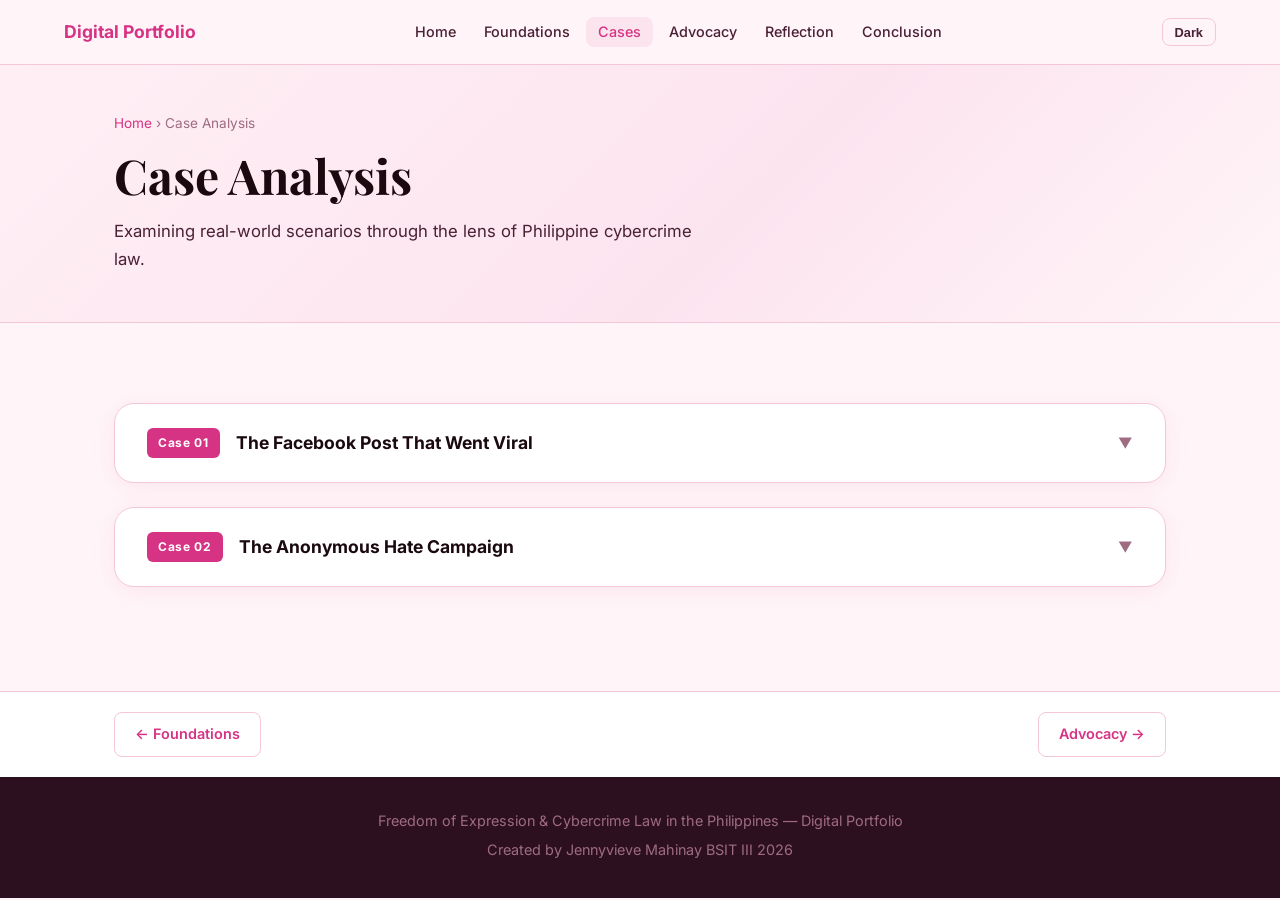
==== cases.html @ cca9f158 "Initial commit" ====
<!DOCTYPE html>
<html lang="en">
<head>
  <meta charset="UTF-8" />
  <meta name="viewport" content="width=device-width, initial-scale=1.0" />
  <title>Case Analysis | Digital Portfolio</title>
  <link rel="stylesheet" href="style.css" />
  <link href="https://fonts.googleapis.com/css2?family=Inter:wght@300;400;500;600;700&family=Playfair+Display:wght@700&display=swap" rel="stylesheet" />
</head>
<body>

  <!-- NAVIGATION -->
  <nav id="navbar">
    <div class="nav-container">
      <a href="index.html" class="nav-logo">Digital Portfolio</a>
      <button class="hamburger" id="hamburger" aria-label="Toggle menu">
        <span></span><span></span><span></span>
      </button>
      <ul class="nav-links" id="nav-links">
        <li><a href="index.html">Home</a></li>
        <li><a href="foundations.html">Foundations</a></li>
        <li><a href="cases.html" class="active">Cases</a></li>
        <li><a href="advocacy.html">Advocacy</a></li>
        <li><a href="reflection.html">Reflection</a></li>
        <li><a href="conclusion.html">Conclusion</a></li>
      </ul>
      <button class="dark-toggle" id="darkToggle">Dark</button>
    </div>
  </nav>

  <!-- PAGE HERO -->
  <div class="page-hero">
    <div class="container">
      <div class="breadcrumb fade-in"><a href="index.html">Home</a> &rsaquo; Case Analysis</div>
      <h1 class="page-hero-title fade-in">Case Analysis</h1>
      <p class="page-hero-sub fade-in">Examining real-world scenarios through the lens of Philippine cybercrime law.</p>
    </div>
  </div>

  <!-- CONTENT -->
  <section class="section">
    <div class="container">

      <!-- Case 1 -->
      <div class="case-card fade-in">
        <div class="case-header" onclick="toggleCase('case1')" role="button" tabindex="0" aria-expanded="false" aria-controls="case1">
          <div class="case-header-left">
            <span class="case-number">Case 01</span>
            <h3>The Facebook Post That Went Viral</h3>
          </div>
          <span class="case-toggle-icon" id="icon-case1">&#9660;</span>
        </div>
        <div class="case-body" id="case1">
          <div class="case-grid">
            <div class="case-block">
              <h4>Scenario</h4>
              <p>
                Maria, a college student, posted on Facebook accusing her barangay captain of corruption,
                claiming he pocketed relief goods during a typhoon. The post gained thousands of shares.
                The barangay captain filed a cyber libel complaint against Maria.
              </p>
            </div>
            <div class="case-block">
              <h4>Legal Issues</h4>
              <ul>
                <li>Does the post constitute cyber libel under RA 10175?</li>
                <li>Is the accusation protected as a matter of public interest?</li>
                <li>Was there malice in the publication?</li>
              </ul>
            </div>
            <div class="case-block">
              <h4>Analysis</h4>
              <p><strong>Protected or Punishable?</strong><br />
                Potentially protected. The Supreme Court has held that public officials have reduced
                expectation of privacy regarding their official conduct. Criticism of a public official
                on matters of public concern is generally protected speech.
              </p>
              <p><strong>Was the law applied correctly?</strong><br />
                Filing cyber libel may be an overreach here. The post addresses a matter of public concern
                (corruption), and the complainant is a public figure. The prosecution must prove actual malice —
                that Maria knew the statement was false or acted with reckless disregard for its truth.
              </p>
            </div>
            <div class="case-block verdict protected">
              <h4>Personal Judgment</h4>
              <p>
                Maria's post, while potentially defamatory if false, touches on a matter of significant
                public interest. Using cyber libel to silence criticism of public officials is a dangerous
                precedent that chills free speech. The law should not be weaponized against citizens
                holding their leaders accountable. If the allegations are true, it is whistleblowing — not libel.
              </p>
              <span class="verdict-badge protected-badge">Likely Protected Speech</span>
            </div>
          </div>
        </div>
      </div>

      <!-- Case 2 -->
      <div class="case-card fade-in">
        <div class="case-header" onclick="toggleCase('case2')" role="button" tabindex="0" aria-expanded="false" aria-controls="case2">
          <div class="case-header-left">
            <span class="case-number">Case 02</span>
            <h3>The Anonymous Hate Campaign</h3>
          </div>
          <span class="case-toggle-icon" id="icon-case2">&#9660;</span>
        </div>
        <div class="case-body" id="case2">
          <div class="case-grid">
            <div class="case-block">
              <h4>Scenario</h4>
              <p>
                A group of students created a fake Facebook account using the name and photos of their
                classmate, Ana. They posted fabricated stories claiming Ana was involved in drug use and
                immoral behavior. Ana suffered severe emotional distress and was ostracized by peers.
              </p>
            </div>
            <div class="case-block">
              <h4>Legal Issues</h4>
              <ul>
                <li>Does this constitute cyber libel and/or identity theft?</li>
                <li>Is the use of a fake account an aggravating circumstance?</li>
                <li>Can Ana claim damages beyond criminal liability?</li>
              </ul>
            </div>
            <div class="case-block">
              <h4>Analysis</h4>
              <p><strong>Protected or Punishable?</strong><br />
                Clearly punishable. This is not protected speech — it is deliberate fabrication designed
                to harm a private individual. There is clear malice, false statements of fact, and
                identifiable harm to the victim's reputation and mental health.
              </p>
              <p><strong>Was the law applied correctly?</strong><br />
                RA 10175 applies squarely here. The perpetrators may face cyber libel charges, and the
                creation of a fake account using Ana's identity also constitutes computer-related identity
                theft under Section 4(b)(3) of the same law.
              </p>
            </div>
            <div class="case-block verdict punishable">
              <h4>Personal Judgment</h4>
              <p>
                This is a clear case of cyberbullying and online harassment that caused real harm to a
                private individual. The law is correctly applied here. Unlike Case 1, there is no public
                interest justification — only malicious intent. Ana deserves both criminal justice and
                civil damages. This case illustrates why cybercrime laws exist: to protect individuals
                from targeted digital abuse.
              </p>
              <span class="verdict-badge punishable-badge">Punishable Under RA 10175</span>
            </div>
          </div>
        </div>
      </div>

    </div>
  </section>

  <!-- PAGE NAV -->
  <div class="page-nav-bar">
    <div class="container">
      <a href="foundations.html" class="page-nav-btn prev">&larr; Foundations</a>
      <a href="advocacy.html" class="page-nav-btn next">Advocacy &rarr;</a>
    </div>
  </div>

  <!-- FOOTER -->
  <footer class="footer">
    <div class="container">
      <p>Freedom of Expression &amp; Cybercrime Law in the Philippines &mdash; Digital Portfolio</p>
      <p>Created by Jennyvieve Mahinay BSIT III 2026</p>
    </div>
  </footer>

  <script src="script.js"></script>
</body>
</html>
---- style.css ----
/* ============================================================
   GLOBAL RESET & VARIABLES
   ============================================================ */
*, *::before, *::after {
  box-sizing: border-box;
  margin: 0;
  padding: 0;
}

:root {
  --primary: #d63384;
  --primary-dark: #a8255f;
  --primary-light: #fce4ef;
  --accent: #e91e8c;
  --dark: #1a0a10;
  --dark-2: #2d1020;
  --mid: #4a2035;
  --muted: #9e6b80;
  --light: #fff5f8;
  --white: #ffffff;
  --border: #f5c6d8;
  --success: #10b981;
  --danger: #ef4444;
  --warning: #f59e0b;
  --shadow: 0 4px 24px rgba(214,51,132,0.08);
  --shadow-lg: 0 8px 40px rgba(214,51,132,0.16);
  --radius: 12px;
  --radius-lg: 20px;
  --transition: 0.3s ease;
  --font-body: 'Inter', sans-serif;
  --font-display: 'Playfair Display', serif;
}

/* Dark mode variables */
body.dark {
  --light: #1a0a10;
  --white: #2d1020;
  --border: #5a2040;
  --dark: #fce4ef;
  --dark-2: #f5c6d8;
  --mid: #f0a8c8;
  --muted: #c47a9a;
  --shadow: 0 4px 24px rgba(0,0,0,0.5);
  --shadow-lg: 0 8px 40px rgba(0,0,0,0.6);
  --primary-light: #5a1535;
}

html {
  scroll-behavior: smooth;
}

body {
  font-family: var(--font-body);
  background-color: var(--light);
  color: var(--dark);
  line-height: 1.7;
  transition: background-color var(--transition), color var(--transition);
}

/* ============================================================
   TYPOGRAPHY
   ============================================================ */
h1, h2, h3, h4 {
  line-height: 1.2;
  color: var(--dark);
}

h1 { font-family: var(--font-display); }

a {
  color: var(--primary);
  text-decoration: none;
  transition: color var(--transition);
}

a:hover { color: var(--primary-dark); }

ul { list-style: none; }

/* ============================================================
   LAYOUT UTILITIES
   ============================================================ */
.container {
  max-width: 1100px;
  margin: 0 auto;
  padding: 0 1.5rem;
}

.section {
  padding: 5rem 0;
}

.section-alt {
  background-color: var(--white);
}

.section-title {
  font-family: var(--font-display);
  font-size: clamp(1.8rem, 4vw, 2.5rem);
  text-align: center;
  margin-bottom: 0.75rem;
  color: var(--dark);
}

.section-sub {
  text-align: center;
  color: var(--muted);
  font-size: 1.05rem;
  margin-bottom: 3rem;
  max-width: 600px;
  margin-left: auto;
  margin-right: auto;
}

/* ============================================================
   NAVIGATION
   ============================================================ */
#navbar {
  position: fixed;
  top: 0;
  left: 0;
  right: 0;
  z-index: 1000;
  background: rgba(255,245,248,0.94);
  backdrop-filter: blur(12px);
  -webkit-backdrop-filter: blur(12px);
  border-bottom: 1px solid var(--border);
  transition: background var(--transition), box-shadow var(--transition);
}

body.dark #navbar {
  background: rgba(26,10,16,0.94);
}

#navbar.scrolled {
  box-shadow: var(--shadow);
}

.nav-container {
  max-width: 1200px;
  margin: 0 auto;
  padding: 0 1.5rem;
  height: 64px;
  display: flex;
  align-items: center;
  gap: 1.5rem;
}

.nav-logo {
  font-weight: 700;
  font-size: 1.1rem;
  color: var(--primary);
  white-space: nowrap;
  flex-shrink: 0;
}

.nav-links {
  display: flex;
  gap: 0.25rem;
  align-items: center;
  flex: 1;
  justify-content: center;
}

.nav-links li a {
  padding: 0.4rem 0.75rem;
  border-radius: 8px;
  font-size: 0.9rem;
  font-weight: 500;
  color: var(--mid);
  transition: background var(--transition), color var(--transition);
}

.nav-links li a:hover,
.nav-links li a.active {
  background: var(--primary-light);
  color: var(--primary);
}

.dark-toggle {
  background: none;
  border: 1px solid var(--border);
  border-radius: 8px;
  padding: 0.35rem 0.75rem;
  cursor: pointer;
  font-size: 0.8rem;
  font-weight: 600;
  color: var(--mid);
  transition: background var(--transition), color var(--transition);
  flex-shrink: 0;
}

.dark-toggle:hover {
  background: var(--primary-light);
  color: var(--primary);
}

.hamburger {
  display: none;
  flex-direction: column;
  gap: 5px;
  background: none;
  border: none;
  cursor: pointer;
  padding: 0.4rem;
  margin-left: auto;
}

.hamburger span {
  display: block;
  width: 24px;
  height: 2px;
  background: var(--dark);
  border-radius: 2px;
  transition: transform var(--transition), opacity var(--transition);
}

/* ============================================================
   HERO SECTION
   ============================================================ */
.hero {
  min-height: 100vh;
  display: flex;
  align-items: center;
  justify-content: center;
  padding: 7rem 1.5rem 4rem;
  background: linear-gradient(135deg, #fff0f5 0%, #fce4ef 50%, #fff5f8 100%);
  gap: 3rem;
  flex-wrap: wrap;
}

body.dark .hero {
  background: linear-gradient(135deg, #1a0a10 0%, #2d1020 50%, #1a0a10 100%);
}

.hero-content {
  max-width: 640px;
  flex: 1;
  min-width: 280px;
}

.badge {
  display: inline-block;
  background: var(--primary-light);
  color: var(--primary);
  font-size: 0.8rem;
  font-weight: 600;
  padding: 0.3rem 0.9rem;
  border-radius: 999px;
  margin-bottom: 1.25rem;
  letter-spacing: 0.05em;
  text-transform: uppercase;
}

.hero-title {
  font-size: clamp(2rem, 5vw, 3.2rem);
  margin-bottom: 0.75rem;
  color: var(--dark);
}

.hero-title .accent {
  color: var(--primary);
}

.hero-sub {
  font-size: 1rem;
  color: var(--muted);
  margin-bottom: 1.25rem;
}

.hero-intro {
  font-size: 1.05rem;
  color: var(--mid);
  margin-bottom: 2rem;
  max-width: 560px;
}

.btn-primary {
  display: inline-block;
  background: var(--primary);
  color: #fff !important;
  padding: 0.85rem 2rem;
  border-radius: 10px;
  font-weight: 600;
  font-size: 1rem;
  transition: background var(--transition), transform var(--transition), box-shadow var(--transition);
  box-shadow: 0 4px 16px rgba(214,51,132,0.35);
}

.btn-primary:hover {
  background: var(--primary-dark);
  transform: translateY(-2px);
  box-shadow: 0 8px 24px rgba(214,51,132,0.45);
}

.hero-visual {
  display: flex;
  align-items: center;
  justify-content: center;
  flex-shrink: 0;
}

.hero-icon-box {
  width: 200px;
  height: 200px;
  border-radius: 50%;
  background: linear-gradient(135deg, var(--primary), var(--primary-dark));
  display: flex;
  align-items: center;
  justify-content: center;
  animation: float 4s ease-in-out infinite;
  box-shadow: 0 12px 40px rgba(214,51,132,0.35);
}

.hero-icon-text {
  font-family: var(--font-display);
  font-size: 1.6rem;
  font-weight: 700;
  color: white;
  letter-spacing: 0.05em;
  text-align: center;
}

@keyframes float {
  0%, 100% { transform: translateY(0); }
  50% { transform: translateY(-16px); }
}

/* ============================================================
   CARDS (FOUNDATIONS)
   ============================================================ */
.cards-grid {
  display: grid;
  grid-template-columns: repeat(auto-fit, minmax(280px, 1fr));
  gap: 1.5rem;
}

.card {
  background: var(--white);
  border: 1px solid var(--border);
  border-radius: var(--radius-lg);
  padding: 2rem;
  box-shadow: var(--shadow);
  transition: transform var(--transition), box-shadow var(--transition);
}

.card:hover {
  transform: translateY(-4px);
  box-shadow: var(--shadow-lg);
}

.card-icon-label {
  display: inline-block;
  background: var(--primary-light);
  color: var(--primary);
  font-size: 0.75rem;
  font-weight: 700;
  padding: 0.25rem 0.75rem;
  border-radius: 6px;
  margin-bottom: 1rem;
  letter-spacing: 0.06em;
  text-transform: uppercase;
}

.card h3 {
  font-size: 1.15rem;
  margin-bottom: 0.75rem;
  color: var(--primary);
}

.card p {
  color: var(--mid);
  font-size: 0.95rem;
  margin-bottom: 0.75rem;
}

.key-terms li {
  padding: 0.6rem 0;
  border-bottom: 1px solid var(--border);
  color: var(--mid);
  font-size: 0.95rem;
}

.key-terms li:last-child { border-bottom: none; }

/* ============================================================
   CASE ANALYSIS
   ============================================================ */
.case-card {
  background: var(--white);
  border: 1px solid var(--border);
  border-radius: var(--radius-lg);
  margin-bottom: 1.5rem;
  overflow: hidden;
  box-shadow: var(--shadow);
  transition: box-shadow var(--transition);
}

.case-card:hover {
  box-shadow: var(--shadow-lg);
}

.case-header {
  display: flex;
  align-items: center;
  justify-content: space-between;
  padding: 1.5rem 2rem;
  cursor: pointer;
  user-select: none;
  transition: background var(--transition);
  gap: 1rem;
}

.case-header:hover {
  background: var(--primary-light);
}

.case-header:focus {
  outline: 2px solid var(--primary);
  outline-offset: -2px;
}

.case-header-left {
  display: flex;
  align-items: center;
  gap: 1rem;
}

.case-number {
  background: var(--primary);
  color: white;
  font-size: 0.75rem;
  font-weight: 700;
  padding: 0.3rem 0.7rem;
  border-radius: 6px;
  letter-spacing: 0.05em;
  white-space: nowrap;
}

.case-header h3 {
  font-size: 1.1rem;
  color: var(--dark);
}

.case-toggle-icon {
  font-size: 0.9rem;
  color: var(--muted);
  transition: transform var(--transition);
  flex-shrink: 0;
}

.case-toggle-icon.open {
  transform: rotate(180deg);
}

.case-body {
  display: none;
  padding: 0 2rem 2rem;
  animation: slideDown 0.3s ease;
}

.case-body.open {
  display: block;
}

@keyframes slideDown {
  from { opacity: 0; transform: translateY(-8px); }
  to   { opacity: 1; transform: translateY(0); }
}

.case-grid {
  display: grid;
  grid-template-columns: repeat(auto-fit, minmax(240px, 1fr));
  gap: 1.25rem;
  margin-top: 0.5rem;
}

.case-block {
  background: var(--light);
  border-radius: var(--radius);
  padding: 1.25rem;
  border: 1px solid var(--border);
}

.case-block h4 {
  font-size: 0.95rem;
  margin-bottom: 0.75rem;
  color: var(--primary);
}

.case-block p {
  font-size: 0.9rem;
  color: var(--mid);
  margin-bottom: 0.5rem;
}

.case-block ul {
  list-style: disc;
  padding-left: 1.2rem;
}

.case-block ul li {
  font-size: 0.9rem;
  color: var(--mid);
  margin-bottom: 0.4rem;
}

.verdict {
  border-left: 4px solid var(--muted);
}

.verdict.protected {
  border-left-color: var(--success);
  background: rgba(16,185,129,0.06);
}

.verdict.punishable {
  border-left-color: var(--danger);
  background: rgba(239,68,68,0.06);
}

.verdict-badge {
  display: inline-block;
  margin-top: 0.75rem;
  padding: 0.3rem 0.9rem;
  border-radius: 999px;
  font-size: 0.8rem;
  font-weight: 600;
}

.protected-badge {
  background: rgba(16,185,129,0.15);
  color: #059669;
}

.punishable-badge {
  background: rgba(239,68,68,0.15);
  color: #dc2626;
}

/* ============================================================
   DIGITAL ADVOCACY
   ============================================================ */
.advocacy-banner {
  background: linear-gradient(135deg, var(--primary), var(--primary-dark));
  color: white;
  border-radius: var(--radius-lg);
  padding: 2.5rem 2rem;
  text-align: center;
  margin-bottom: 2rem;
}

.advocacy-banner h3 {
  font-size: 1.6rem;
  color: white;
  margin-bottom: 0.5rem;
  font-family: var(--font-display);
}

.advocacy-banner p {
  opacity: 0.9;
  font-size: 1rem;
}

.advocacy-grid {
  display: grid;
  grid-template-columns: repeat(auto-fit, minmax(200px, 1fr));
  gap: 1.25rem;
}

.advocacy-card {
  background: var(--white);
  border: 1px solid var(--border);
  border-radius: var(--radius-lg);
  padding: 1.5rem;
  box-shadow: var(--shadow);
  transition: transform var(--transition), box-shadow var(--transition);
}

.advocacy-card:hover {
  transform: translateY(-4px);
  box-shadow: var(--shadow-lg);
}

.adv-label {
  display: inline-block;
  background: var(--primary-light);
  color: var(--primary);
  font-size: 0.7rem;
  font-weight: 700;
  padding: 0.2rem 0.65rem;
  border-radius: 5px;
  margin-bottom: 0.75rem;
  letter-spacing: 0.07em;
  text-transform: uppercase;
}

.advocacy-card h4 {
  font-size: 1rem;
  margin-bottom: 0.75rem;
  color: var(--dark);
}

.advocacy-card ul {
  list-style: none;
  padding: 0;
}

.advocacy-card ul li {
  font-size: 0.88rem;
  color: var(--mid);
  padding: 0.35rem 0;
  border-bottom: 1px solid var(--border);
  display: flex;
  align-items: flex-start;
  gap: 0.4rem;
}

.advocacy-card ul li:last-child { border-bottom: none; }

.advocacy-card ul li::before {
  content: "–";
  color: var(--primary);
  font-weight: 700;
  flex-shrink: 0;
}

.advocacy-card.rights      { border-top: 3px solid var(--success); }
.advocacy-card.limits      { border-top: 3px solid var(--danger); }
.advocacy-card.violations  { border-top: 3px solid var(--warning); }
.advocacy-card.consequences{ border-top: 3px solid var(--primary); }
.advocacy-card.tips        { border-top: 3px solid #c084fc; }

/* ============================================================
   MEME SECTION
   ============================================================ */
.meme-grid {
  display: grid;
  grid-template-columns: repeat(auto-fit, minmax(200px, 1fr));
  gap: 1.5rem;
}

.meme-card {
  background: var(--white);
  border: 1px solid var(--border);
  border-radius: var(--radius-lg);
  overflow: hidden;
  box-shadow: var(--shadow);
  transition: transform var(--transition), box-shadow var(--transition);
  cursor: default;
}

.meme-card:hover {
  transform: translateY(-6px) scale(1.02);
  box-shadow: var(--shadow-lg);
}

.meme-img {
  background: linear-gradient(135deg, #fce4ef, #fbb6ce);
  text-align: center;
  padding: 2rem 1rem;
  display: flex;
  align-items: center;
  justify-content: center;
  min-height: 100px;
}

body.dark .meme-img {
  background: linear-gradient(135deg, #5a1535, #2d1020);
}

.meme-icon-text {
  font-family: var(--font-display);
  font-size: 2rem;
  font-weight: 700;
  color: var(--primary);
  letter-spacing: 0.05em;
}

body.dark .meme-icon-text {
  color: #f5a8c8;
}

.meme-text {
  padding: 1rem 1.25rem;
}

.meme-top {
  font-size: 0.88rem;
  color: var(--muted);
  margin-bottom: 0.4rem;
}

.meme-bottom {
  font-size: 0.95rem;
  font-weight: 600;
  color: var(--dark);
}

.meme-tag {
  display: block;
  background: var(--primary-light);
  color: var(--primary);
  font-size: 0.75rem;
  font-weight: 600;
  padding: 0.4rem 1.25rem;
  text-align: center;
  letter-spacing: 0.04em;
}

/* ============================================================
   REFLECTION SECTION
   ============================================================ */
.reflection-grid {
  display: grid;
  grid-template-columns: repeat(auto-fit, minmax(300px, 1fr));
  gap: 1.5rem;
}

.reflection-block {
  background: var(--white);
  border: 1px solid var(--border);
  border-radius: var(--radius-lg);
  padding: 2rem;
  box-shadow: var(--shadow);
  transition: transform var(--transition);
  border-top: 3px solid var(--primary);
}

.reflection-block:hover {
  transform: translateY(-3px);
}

.reflection-block h3 {
  font-size: 1.1rem;
  margin-bottom: 1rem;
  color: var(--primary);
}

.reflection-block p {
  font-size: 0.95rem;
  color: var(--mid);
  margin-bottom: 0.75rem;
}

/* ============================================================
   CONCLUSION SECTION
   ============================================================ */
.conclusion-content {
  display: grid;
  grid-template-columns: 1fr 1fr;
  gap: 2.5rem;
  align-items: start;
}

.conclusion-summary h3 {
  font-size: 1.3rem;
  margin-bottom: 1.5rem;
  color: var(--dark);
}

.takeaway-list {
  display: flex;
  flex-direction: column;
  gap: 1rem;
}

.takeaway {
  display: flex;
  gap: 1rem;
  align-items: flex-start;
}

.takeaway-num {
  background: var(--primary);
  color: white;
  font-size: 0.75rem;
  font-weight: 700;
  padding: 0.3rem 0.6rem;
  border-radius: 6px;
  flex-shrink: 0;
  margin-top: 0.15rem;
}

.takeaway p {
  font-size: 0.95rem;
  color: var(--mid);
}

.closing-statement {
  background: linear-gradient(135deg, var(--primary), var(--primary-dark));
  border-radius: var(--radius-lg);
  padding: 2.5rem;
  color: white;
}

blockquote {
  font-family: var(--font-display);
  font-size: 1.1rem;
  line-height: 1.7;
  color: white;
  margin-bottom: 1.5rem;
  position: relative;
  padding-left: 1.5rem;
  border-left: 3px solid rgba(255,255,255,0.4);
}

.closing-author {
  font-size: 0.9rem;
  opacity: 0.8;
  font-style: italic;
}

/* ============================================================
   FOOTER
   ============================================================ */
.footer {
  background: var(--dark-2);
  color: var(--muted);
  text-align: center;
  padding: 2rem 1.5rem;
  font-size: 0.9rem;
}

body.dark .footer {
  background: #0d0008;
}

.footer p { margin-bottom: 0.25rem; }

/* ============================================================
   ANIMATIONS
   ============================================================ */
.fade-in {
  opacity: 0;
  transform: translateY(24px);
  transition: opacity 0.6s ease, transform 0.6s ease;
}

.fade-in.visible {
  opacity: 1;
  transform: translateY(0);
}

/* ============================================================
   RESPONSIVE
   ============================================================ */
@media (max-width: 768px) {
  .hamburger {
    display: flex;
  }

  .nav-links {
    display: none;
    position: absolute;
    top: 64px;
    left: 0;
    right: 0;
    background: var(--white);
    border-bottom: 1px solid var(--border);
    flex-direction: column;
    padding: 1rem 1.5rem;
    gap: 0.25rem;
    box-shadow: var(--shadow);
  }

  body.dark .nav-links {
    background: var(--dark-2);
  }

  .nav-links.open {
    display: flex;
  }

  .nav-links li a {
    display: block;
    padding: 0.6rem 0.75rem;
  }

  .hero {
    flex-direction: column;
    text-align: center;
    padding-top: 6rem;
  }

  .hero-intro {
    margin-left: auto;
    margin-right: auto;
  }

  .hero-icon-box {
    width: 140px;
    height: 140px;
  }

  .hero-icon-text {
    font-size: 1.2rem;
  }

  .conclusion-content {
    grid-template-columns: 1fr;
  }

  .case-header {
    padding: 1.25rem;
  }

  .case-body {
    padding: 0 1.25rem 1.25rem;
  }

  .section {
    padding: 3.5rem 0;
  }
}

@media (max-width: 480px) {
  .cards-grid,
  .advocacy-grid,
  .meme-grid,
  .reflection-grid {
    grid-template-columns: 1fr;
  }

  .case-grid {
    grid-template-columns: 1fr;
  }

  .case-header-left {
    flex-direction: column;
    align-items: flex-start;
    gap: 0.5rem;
  }
}

/* ============================================================
   MULTI-PAGE STYLES
   ============================================================ */

/* Nav logo as link */
.nav-logo {
  text-decoration: none;
}

/* Page Hero Banner */
.page-hero {
  background: linear-gradient(135deg, #fff0f5 0%, #fce4ef 60%, #fff5f8 100%);
  padding: 7rem 0 3rem;
  border-bottom: 1px solid var(--border);
}

body.dark .page-hero {
  background: linear-gradient(135deg, #1a0a10 0%, #2d1020 60%, #1a0a10 100%);
}

.breadcrumb {
  font-size: 0.85rem;
  color: var(--muted);
  margin-bottom: 0.75rem;
}

.breadcrumb a {
  color: var(--primary);
  text-decoration: none;
}

.breadcrumb a:hover {
  text-decoration: underline;
}

.page-hero-title {
  font-family: var(--font-display);
  font-size: clamp(2rem, 5vw, 3rem);
  color: var(--dark);
  margin-bottom: 0.75rem;
}

.page-hero-sub {
  font-size: 1.05rem;
  color: var(--mid);
  max-width: 600px;
}

/* Home page cards grid */
.page-cards-grid {
  display: grid;
  grid-template-columns: repeat(auto-fit, minmax(220px, 1fr));
  gap: 1.5rem;
}

.page-card {
  display: block;
  background: var(--white);
  border: 1px solid var(--border);
  border-radius: var(--radius-lg);
  padding: 2rem 1.75rem;
  box-shadow: var(--shadow);
  text-decoration: none;
  transition: transform var(--transition), box-shadow var(--transition), border-color var(--transition);
  border-top: 3px solid var(--primary);
}

.page-card:hover {
  transform: translateY(-5px);
  box-shadow: var(--shadow-lg);
  border-color: var(--primary);
}

.page-card-num {
  font-family: var(--font-display);
  font-size: 2rem;
  font-weight: 700;
  color: var(--primary-light);
  margin-bottom: 0.5rem;
  line-height: 1;
}

body.dark .page-card-num {
  color: var(--primary-dark);
}

.page-card h3 {
  font-size: 1.05rem;
  color: var(--dark);
  margin-bottom: 0.5rem;
}

.page-card p {
  font-size: 0.88rem;
  color: var(--muted);
  margin-bottom: 1rem;
  line-height: 1.6;
}

.page-card-link {
  font-size: 0.85rem;
  font-weight: 600;
  color: var(--primary);
}

/* Prev / Next page navigation bar */
.page-nav-bar {
  background: var(--white);
  border-top: 1px solid var(--border);
  padding: 1.25rem 0;
}

.page-nav-bar .container {
  display: flex;
  justify-content: space-between;
  align-items: center;
  gap: 1rem;
}

.page-nav-btn {
  display: inline-block;
  padding: 0.6rem 1.25rem;
  border-radius: 8px;
  font-size: 0.9rem;
  font-weight: 600;
  color: var(--primary);
  border: 1px solid var(--border);
  background: var(--white);
  text-decoration: none;
  transition: background var(--transition), color var(--transition), border-color var(--transition);
}

.page-nav-btn:hover {
  background: var(--primary);
  color: white;
  border-color: var(--primary);
}

/* Detail block (foundations page) */
.detail-block {
  background: var(--white);
  border: 1px solid var(--border);
  border-radius: var(--radius-lg);
  padding: 2.5rem;
  margin-top: 2rem;
  box-shadow: var(--shadow);
  border-left: 4px solid var(--primary);
}

.detail-block h2 {
  font-size: 1.3rem;
  color: var(--primary);
  margin-bottom: 1rem;
}

.detail-block p {
  font-size: 0.95rem;
  color: var(--mid);
  margin-bottom: 0.75rem;
}

/* Back to home block (conclusion page) */
.back-home {
  text-align: center;
  margin-top: 3rem;
  padding: 2.5rem;
  background: var(--white);
  border: 1px solid var(--border);
  border-radius: var(--radius-lg);
  box-shadow: var(--shadow);
}

.back-home p {
  font-size: 1.05rem;
  color: var(--mid);
  margin-bottom: 1.25rem;
}

@media (max-width: 480px) {
  .page-cards-grid {
    grid-template-columns: 1fr;
  }

  .page-nav-bar .container {
    flex-direction: column;
  }

  .page-nav-btn {
    width: 100%;
    text-align: center;
  }
}

/* ============================================================
   ADVOCACY IMAGES
   ============================================================ */
.advocacy-images {
  display: flex;
  justify-content: center;
  margin-bottom: 2rem;
}

.advocacy-img-card {
  border-radius: var(--radius-lg);
  overflow: hidden;
  box-shadow: var(--shadow-lg);
  border: 1px solid var(--border);
  transition: transform var(--transition), box-shadow var(--transition);
  max-width: 520px;
  width: 100%;
}

.advocacy-img-card:hover {
  transform: translateY(-4px);
  box-shadow: 0 12px 48px rgba(214,51,132,0.2);
}

.advocacy-img-card img {
  width: 100%;
  height: 100%;
  object-fit: cover;
  display: block;
}

/* ============================================================
   MEME IMAGE GRID
   ============================================================ */
.meme-img-grid {
  display: grid;
  grid-template-columns: repeat(auto-fit, minmax(280px, 1fr));
  gap: 2rem;
  justify-items: center;
}

.meme-img-card {
  border-radius: var(--radius-lg);
  overflow: hidden;
  box-shadow: var(--shadow-lg);
  border: 2px solid var(--border);
  transition: transform var(--transition), box-shadow var(--transition);
  max-width: 420px;
  width: 100%;
}

.meme-img-card:hover {
  transform: translateY(-6px) scale(1.02);
  box-shadow: 0 16px 48px rgba(214,51,132,0.25);
}

.meme-img-card img {
  width: 100%;
  height: auto;
  display: block;
}
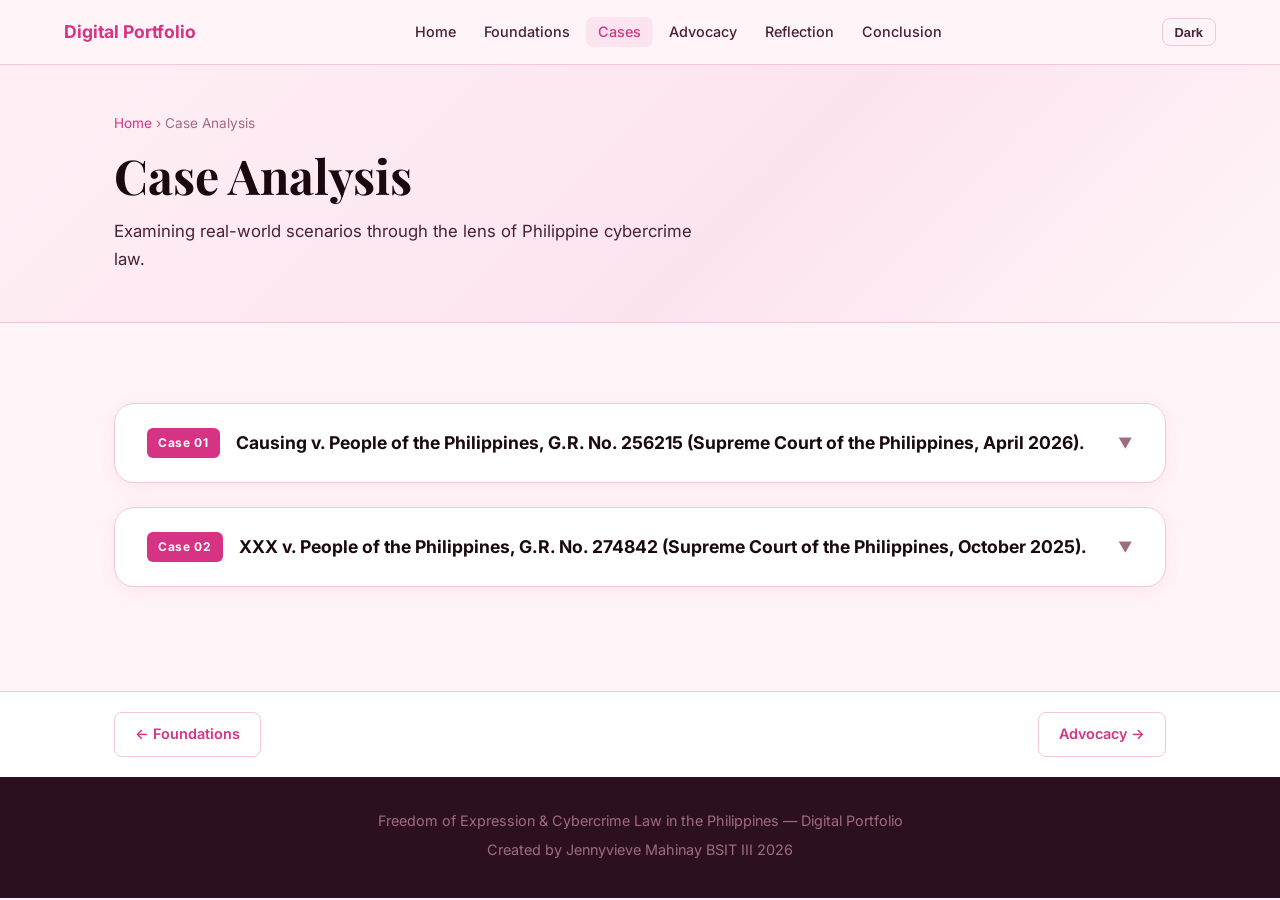
==== commit a3ec413e: "Revise case summaries and legal analyses in cases.html" ====
--- a/cases.html
+++ b/cases.html
@@ -46,7 +46,7 @@
         <div class="case-header" onclick="toggleCase('case1')" role="button" tabindex="0" aria-expanded="false" aria-controls="case1">
           <div class="case-header-left">
             <span class="case-number">Case 01</span>
-            <h3>The Facebook Post That Went Viral</h3>
+            <h3>Causing v. People of the Philippines, G.R. No. 256215 (Supreme Court of the Philippines, April 2026).</h3>
           </div>
           <span class="case-toggle-icon" id="icon-case1">&#9660;</span>
         </div>
@@ -55,39 +55,28 @@
             <div class="case-block">
               <h4>Scenario</h4>
               <p>
-                Maria, a college student, posted on Facebook accusing her barangay captain of corruption,
-                claiming he pocketed relief goods during a typhoon. The post gained thousands of shares.
-                The barangay captain filed a cyber libel complaint against Maria.
+                Berteni "Toto" Causing, a lawyer and vlogger, was charged with two counts of cyber libel for Facebook posts made in 2019 regarding a local official. The case moved slowly, leading to a legal debate over how long the government has to file such charges before they "expire."
               </p>
             </div>
             <div class="case-block">
               <h4>Legal Issues</h4>
               <ul>
-                <li>Does the post constitute cyber libel under RA 10175?</li>
-                <li>Is the accusation protected as a matter of public interest?</li>
-                <li>Was there malice in the publication?</li>
+                <li>Does cyber libel prescribe (expire) in 15 years, as previously suggested by some lower courts, or 1 year, similar to traditional libel?</li>
               </ul>
             </div>
             <div class="case-block">
               <h4>Analysis</h4>
               <p><strong>Protected or Punishable?</strong><br />
-                Potentially protected. The Supreme Court has held that public officials have reduced
-                expectation of privacy regarding their official conduct. Criticism of a public official
-                on matters of public concern is generally protected speech.
+               Punishable if the elements of libel are met, but the case focused on the procedural timeline. The Court emphasized that while digital reach is vast, it should not subject a person to a "sword of Damocles" hanging over them for 15 years.
               </p>
               <p><strong>Was the law applied correctly?</strong><br />
-                Filing cyber libel may be an overreach here. The post addresses a matter of public concern
-                (corruption), and the complainant is a public figure. The prosecution must prove actual malice —
-                that Maria knew the statement was false or acted with reckless disregard for its truth.
+                The Supreme Court ruled that the one-year prescriptive period for traditional libel in the Revised Penal Code applies to cyber libel. This corrected previous confusion, ensuring that the higher penalty of cybercrime does not automatically extend the time to file a case.
               </p>
             </div>
             <div class="case-block verdict protected">
               <h4>Personal Judgment</h4>
               <p>
-                Maria's post, while potentially defamatory if false, touches on a matter of significant
-                public interest. Using cyber libel to silence criticism of public officials is a dangerous
-                precedent that chills free speech. The law should not be weaponized against citizens
-                holding their leaders accountable. If the allegations are true, it is whistleblowing — not libel.
+                This is a win for due process. A 15-year window for a Facebook post would be oppressive; a one-year limit forces complainants to act quickly, which is fairer in the fast-paced digital world.
               </p>
               <span class="verdict-badge protected-badge">Likely Protected Speech</span>
             </div>
@@ -100,7 +89,7 @@
         <div class="case-header" onclick="toggleCase('case2')" role="button" tabindex="0" aria-expanded="false" aria-controls="case2">
           <div class="case-header-left">
             <span class="case-number">Case 02</span>
-            <h3>The Anonymous Hate Campaign</h3>
+            <h3>XXX v. People of the Philippines, G.R. No. 274842 (Supreme Court of the Philippines, October 2025).</h3>
           </div>
           <span class="case-toggle-icon" id="icon-case2">&#9660;</span>
         </div>
@@ -109,40 +98,28 @@
             <div class="case-block">
               <h4>Scenario</h4>
               <p>
-                A group of students created a fake Facebook account using the name and photos of their
-                classmate, Ana. They posted fabricated stories claiming Ana was involved in drug use and
-                immoral behavior. Ana suffered severe emotional distress and was ostracized by peers.
+                An individual was accused of violating the VAWC (Violence Against Women and Their Children) Act through digital means. The accused argued that the prosecution could not definitively prove they were the one behind the computer screen when the derogatory Facebook posts were made.
               </p>
             </div>
             <div class="case-block">
               <h4>Legal Issues</h4>
               <ul>
-                <li>Does this constitute cyber libel and/or identity theft?</li>
-                <li>Is the use of a fake account an aggravating circumstance?</li>
-                <li>Can Ana claim damages beyond criminal liability?</li>
+                <li>How does the court prove the "identity" of an anonymous or pseudonymous social media user?</li>
               </ul>
             </div>
             <div class="case-block">
               <h4>Analysis</h4>
               <p><strong>Protected or Punishable?</strong><br />
-                Clearly punishable. This is not protected speech — it is deliberate fabrication designed
-                to harm a private individual. There is clear malice, false statements of fact, and
-                identifiable harm to the victim's reputation and mental health.
+                Punishable. The Court ruled that digital harassment or psychological violence via social media is not protected speech.
               </p>
               <p><strong>Was the law applied correctly?</strong><br />
-                RA 10175 applies squarely here. The perpetrators may face cyber libel charges, and the
-                creation of a fake account using Ana's identity also constitutes computer-related identity
-                theft under Section 4(b)(3) of the same law.
+                Yes. The Court established a "circumstantial evidence" framework. Even if there is no "smoking gun" (like a confession), if the post uses language only the accused would use, or contains private info known only to them, it is enough to prove identity.
               </p>
             </div>
             <div class="case-block verdict punishable">
               <h4>Personal Judgment</h4>
               <p>
-                This is a clear case of cyberbullying and online harassment that caused real harm to a
-                private individual. The law is correctly applied here. Unlike Case 1, there is no public
-                interest justification — only malicious intent. Ana deserves both criminal justice and
-                civil damages. This case illustrates why cybercrime laws exist: to protect individuals
-                from targeted digital abuse.
+                This sets a critical precedent. It prevents "keyboard warriors" from hiding behind the excuse of "someone else used my account," holding people accountable for the digital footprints they leave.
               </p>
               <span class="verdict-badge punishable-badge">Punishable Under RA 10175</span>
             </div>
